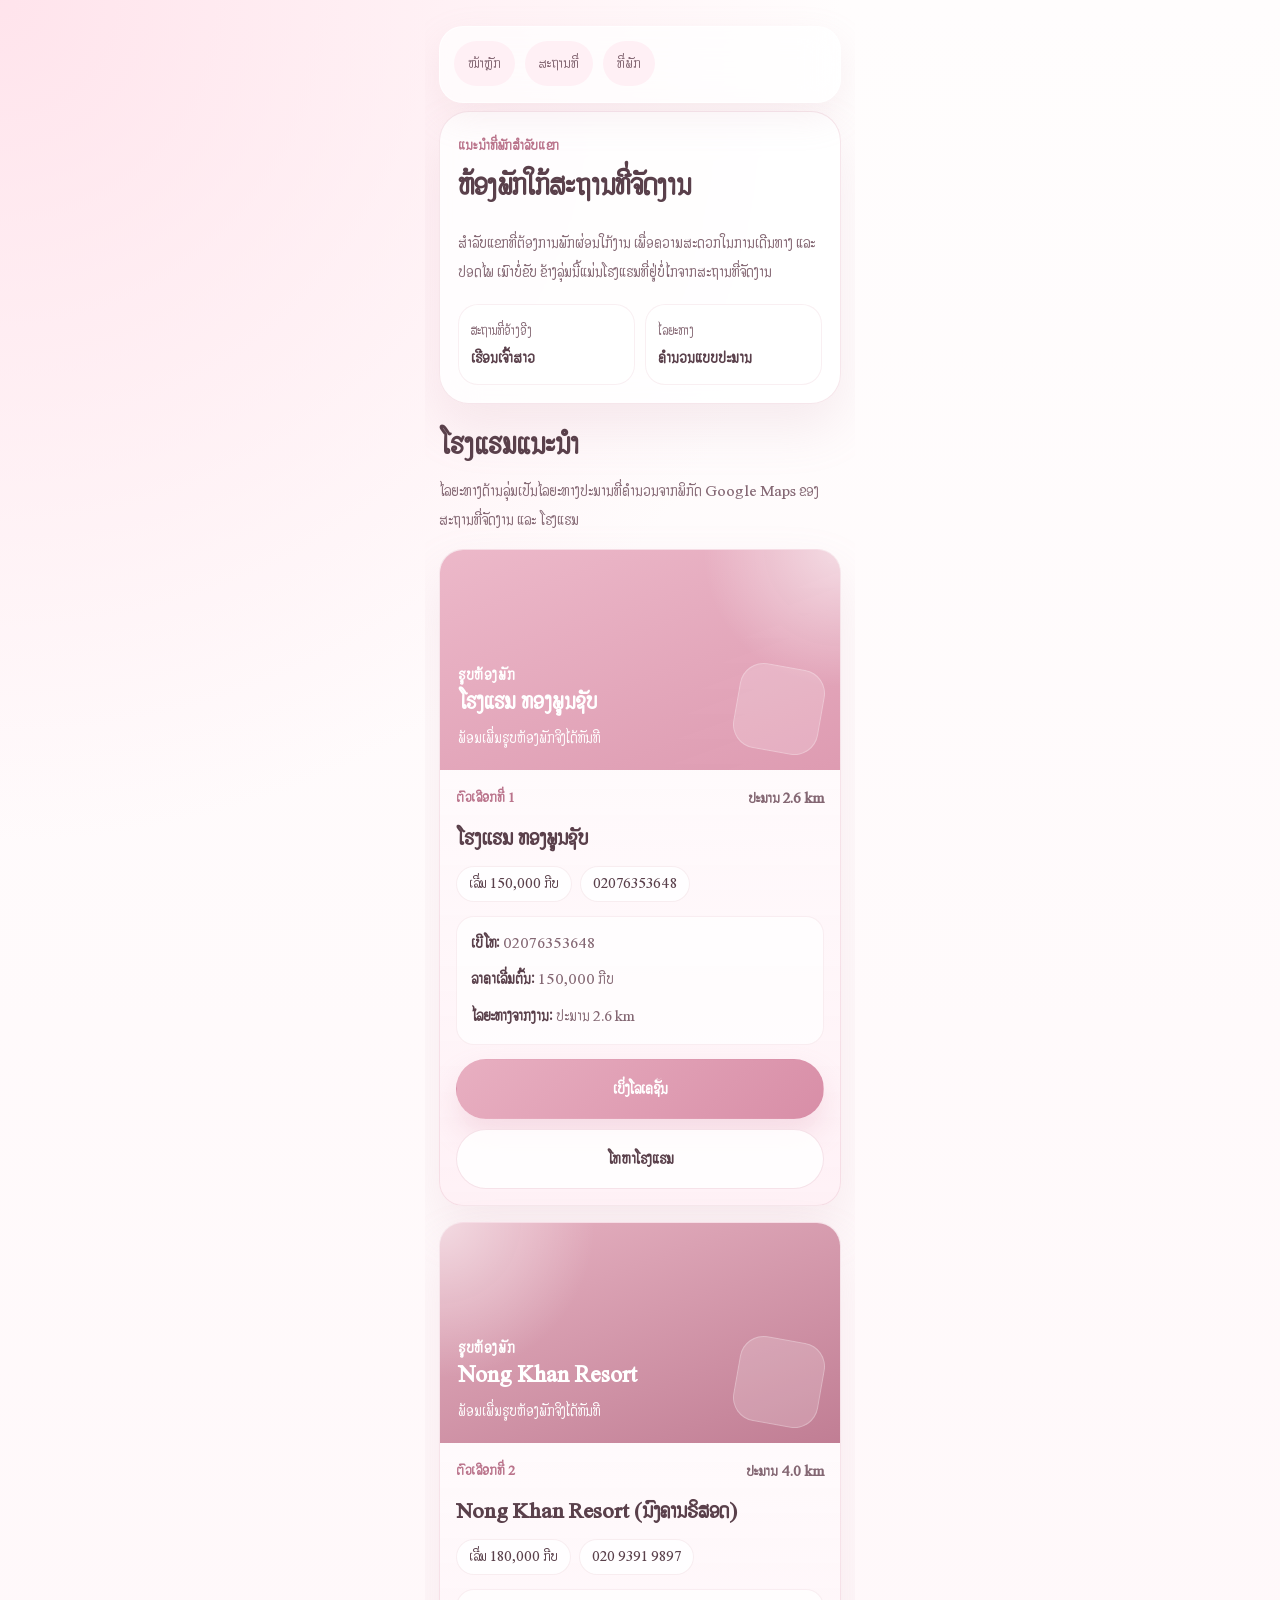
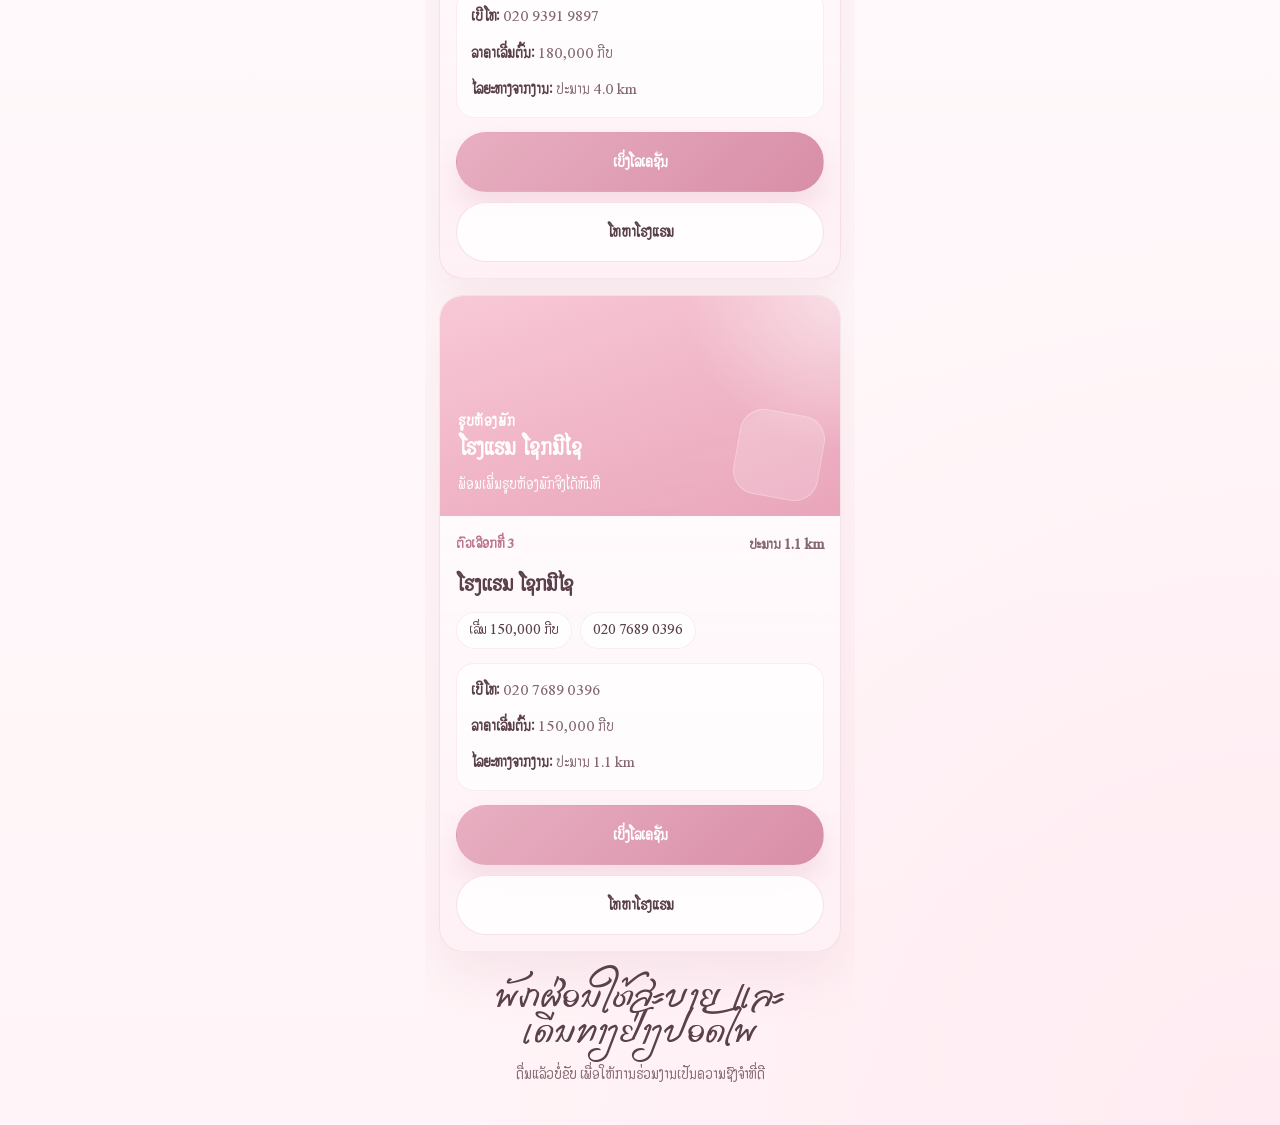
==== stay.html @ 8f03508a "Add guest stay recommendations page" ====
<!DOCTYPE html>
<html lang="lo">
  <head>
    <meta charset="UTF-8" />
    <meta name="viewport" content="width=device-width, initial-scale=1.0" />
    <title>ແນະນຳຫ້ອງພັກສຳລັບແຂກ</title>
    <meta
      name="description"
      content="ແນະນຳໂຮງແຮມໃກ້ສະຖານທີ່ຈັດງານ ພ້ອມລາຄາ ແລະ ໄລຍະທາງປະມານ."
    />
    <link rel="stylesheet" href="styles.css" />
  </head>
  <body>
    <div class="page-shell">
      <header class="site-header">
        <nav class="quick-nav" aria-label="ການນຳທາງຫຼັກ">
          <a href="./index.html">ໜ້າຫຼັກ</a>
          <a href="./venue.html">ສະຖານທີ່</a>
          <a href="#hotel-list">ທີ່ພັກ</a>
        </nav>
      </header>

      <main id="top">
        <section class="hero reveal">
          <p class="eyebrow">ແນະນຳທີ່ພັກສຳລັບແຂກ</p>
          <h1 class="venue-page-title">ຫ້ອງພັກໃກ້ສະຖານທີ່ຈັດງານ</h1>
          <p class="hero-text">
            ສຳລັບແຂກທີ່ຕ້ອງການພັກຜ່ອນໃກ້ງານ ເພື່ອຄວາມສະດວກໃນການເດີນທາງ
            ແລະ ປອດໄພ ເມົາບໍ່ຂັບ ຂ້າງລຸ່ມນີ້ແມ່ນໂຮງແຮມທີ່ຢູ່ບໍ່ໄກຈາກສະຖານທີ່ຈັດງານ
          </p>

          <div class="hero-info">
            <div class="info-chip">
              <span>ສະຖານທີ່ອ້າງອີງ</span>
              <strong>ເຮືອນເຈົ້າສາວ</strong>
            </div>
            <div class="info-chip">
              <span>ໄລຍະທາງ</span>
              <strong>ຄຳນວນແບບປະມານ</strong>
            </div>
          </div>
        </section>

        <section class="section" id="hotel-list">
          <div class="section-heading reveal">
            <h2>ໂຮງແຮມແນະນຳ</h2>
            <p class="hotel-note">
              ໄລຍະທາງດ້ານລຸ່ມເປັນໄລຍະທາງປະມານທີ່ຄຳນວນຈາກພິກັດ Google Maps
              ຂອງສະຖານທີ່ຈັດງານ ແລະ ໂຮງແຮມ
            </p>
          </div>

          <div class="stay-grid">
            <article class="hotel-card reveal">
              <div class="hotel-photo-placeholder">
                <div>
                  <p class="detail-label">ຮູບຫ້ອງພັກ</p>
                  <h3>ໂຮງແຮມ ທອງພູນຊັບ</h3>
                  <p>ພ້ອມເພີ່ມຮູບຫ້ອງພັກຈິງໄດ້ທັນທີ</p>
                </div>
              </div>

              <div class="hotel-body">
                <div class="hotel-topline">
                  <span>ຕົວເລືອກທີ່ 1</span>
                  <strong>ປະມານ 2.6 km</strong>
                </div>

                <h3>ໂຮງແຮມ ທອງພູນຊັບ</h3>

                <div class="hotel-badges">
                  <span>ເລີ່ມ 150,000 ກີບ</span>
                  <span>02076353648</span>
                </div>

                <div class="hotel-meta-list">
                  <p><strong>ເບີໂທ:</strong> 02076353648</p>
                  <p><strong>ລາຄາເລີ່ມຕົ້ນ:</strong> 150,000 ກີບ</p>
                  <p><strong>ໄລຍະທາງຈາກງານ:</strong> ປະມານ 2.6 km</p>
                </div>

                <div class="hotel-actions">
                  <a class="button button-primary" href="https://maps.app.goo.gl/dNXjxW8s7bUwDovT9" target="_blank" rel="noreferrer">ເບິ່ງໂລເຄຊັ້ນ</a>
                  <a class="button button-secondary" href="tel:02076353648">ໂທຫາໂຮງແຮມ</a>
                </div>
              </div>
            </article>

            <article class="hotel-card reveal">
              <div class="hotel-photo-placeholder hotel-photo-placeholder-alt">
                <div>
                  <p class="detail-label">ຮູບຫ້ອງພັກ</p>
                  <h3>Nong Khan Resort</h3>
                  <p>ພ້ອມເພີ່ມຮູບຫ້ອງພັກຈິງໄດ້ທັນທີ</p>
                </div>
              </div>

              <div class="hotel-body">
                <div class="hotel-topline">
                  <span>ຕົວເລືອກທີ່ 2</span>
                  <strong>ປະມານ 4.0 km</strong>
                </div>

                <h3>Nong Khan Resort (ນົງຄານຣິສອດ)</h3>

                <div class="hotel-badges">
                  <span>ເລີ່ມ 180,000 ກີບ</span>
                  <span>020 9391 9897</span>
                </div>

                <div class="hotel-meta-list">
                  <p><strong>ເບີໂທ:</strong> 020 9391 9897</p>
                  <p><strong>ລາຄາເລີ່ມຕົ້ນ:</strong> 180,000 ກີບ</p>
                  <p><strong>ໄລຍະທາງຈາກງານ:</strong> ປະມານ 4.0 km</p>
                </div>

                <div class="hotel-actions">
                  <a class="button button-primary" href="https://maps.app.goo.gl/bc4GUqdzLYqfW7oU9" target="_blank" rel="noreferrer">ເບິ່ງໂລເຄຊັ້ນ</a>
                  <a class="button button-secondary" href="tel:02093919897">ໂທຫາໂຮງແຮມ</a>
                </div>
              </div>
            </article>

            <article class="hotel-card reveal">
              <div class="hotel-photo-placeholder hotel-photo-placeholder-soft">
                <div>
                  <p class="detail-label">ຮູບຫ້ອງພັກ</p>
                  <h3>ໂຮງແຮມ ໂຊກມີໄຊ</h3>
                  <p>ພ້ອມເພີ່ມຮູບຫ້ອງພັກຈິງໄດ້ທັນທີ</p>
                </div>
              </div>

              <div class="hotel-body">
                <div class="hotel-topline">
                  <span>ຕົວເລືອກທີ່ 3</span>
                  <strong>ປະມານ 1.1 km</strong>
                </div>

                <h3>ໂຮງແຮມ ໂຊກມີໄຊ</h3>

                <div class="hotel-badges">
                  <span>ເລີ່ມ 150,000 ກີບ</span>
                  <span>020 7689 0396</span>
                </div>

                <div class="hotel-meta-list">
                  <p><strong>ເບີໂທ:</strong> 020 7689 0396</p>
                  <p><strong>ລາຄາເລີ່ມຕົ້ນ:</strong> 150,000 ກີບ</p>
                  <p><strong>ໄລຍະທາງຈາກງານ:</strong> ປະມານ 1.1 km</p>
                </div>

                <div class="hotel-actions">
                  <a class="button button-primary" href="https://maps.app.goo.gl/86CZiQiJit9uQNao9" target="_blank" rel="noreferrer">ເບິ່ງໂລເຄຊັ້ນ</a>
                  <a class="button button-secondary" href="tel:02076890396">ໂທຫາໂຮງແຮມ</a>
                </div>
              </div>
            </article>
          </div>
        </section>
      </main>

      <footer class="site-footer reveal">
        <p>ພັກຜ່ອນໃຫ້ສະບາຍ ແລະ ເດີນທາງຢ່າງປອດໄພ</p>
        <p class="footer-note">ດື່ມແລ້ວບໍ່ຂັບ ເພື່ອໃຫ້ການຮ່ວມງານເປັນຄວາມຊົງຈຳທີ່ດີ</p>
      </footer>
    </div>

    <script src="script.js"></script>
  </body>
</html>
---- styles.css ----
@font-face {
  font-family: "Omaidy Hand Light";
  src: url("./Omaidy Hand Light.ttf") format("truetype");
  font-weight: 300;
  font-style: normal;
  font-display: swap;
}

@font-face {
  font-family: "Lao Ketmany 2";
  src: url("./Lao_Ketmany2.ttf") format("truetype");
  font-weight: 400;
  font-style: normal;
  font-display: swap;
}

:root {
  --bg: #fff7fa;
  --surface: rgba(255, 255, 255, 0.82);
  --surface-strong: #ffffff;
  --surface-soft: #fff0f5;
  --line: rgba(227, 182, 196, 0.34);
  --text: #5a404b;
  --muted: #846773;
  --accent: #e8afc1;
  --accent-strong: #d88ea7;
  --accent-deep: #ba738b;
  --shadow: 0 24px 50px rgba(198, 148, 166, 0.16);
  --radius-xl: 30px;
  --radius-lg: 24px;
  --radius-md: 18px;
  --phone-width: min(100vw, 430px);
}

* {
  box-sizing: border-box;
}

html {
  scroll-behavior: smooth;
}

body {
  margin: 0;
  min-height: 100vh;
  display: flex;
  justify-content: center;
  padding: 0;
  font-family: "Lao Ketmany 2", sans-serif;
  color: var(--text);
  background:
    radial-gradient(circle at top left, rgba(255, 222, 232, 0.82), transparent 28%),
    radial-gradient(circle at bottom right, rgba(255, 232, 239, 0.76), transparent 30%),
    linear-gradient(180deg, #fffdfd 0%, #fff5f8 100%);
}

a {
  color: inherit;
  text-decoration: none;
}

img {
  display: block;
  width: 100%;
  height: auto;
}

button {
  font: inherit;
}

.page-shell {
  position: relative;
  width: var(--phone-width);
  min-height: 100vh;
  padding: 16px 14px 36px;
  overflow: hidden;
}

.site-header,
.hero,
.section,
.site-footer {
  width: 100%;
}

.site-header {
  position: sticky;
  top: 10px;
  z-index: 20;
  display: flex;
  flex-direction: column;
  gap: 12px;
  margin-bottom: 18px;
  padding: 14px;
  border: 1px solid rgba(255, 255, 255, 0.7);
  border-radius: 24px;
  background: rgba(255, 255, 255, 0.68);
  backdrop-filter: blur(18px);
  box-shadow: 0 14px 36px rgba(211, 168, 183, 0.16);
}

.brand {
  font-family: "Omaidy Hand Light", cursive;
  font-size: 2rem;
  font-weight: 300;
  letter-spacing: 0.04em;
  text-align: center;
}

.quick-nav {
  display: flex;
  gap: 10px;
  overflow-x: auto;
  padding-bottom: 2px;
  scrollbar-width: none;
}

.quick-nav::-webkit-scrollbar {
  display: none;
}

.quick-nav a {
  flex: 0 0 auto;
  padding: 10px 14px;
  border-radius: 999px;
  background: var(--surface-soft);
  color: var(--muted);
  font-size: 0.92rem;
  white-space: nowrap;
}

.hero,
.gallery-card,
.detail-card,
.venue-card {
  border: 1px solid var(--line);
  background: var(--surface);
  backdrop-filter: blur(18px);
  box-shadow: var(--shadow);
}

.hero {
  position: relative;
  padding: 22px 18px 18px;
  border-radius: var(--radius-xl);
}

.eyebrow,
.detail-label,
.photo-badge,
.venue-topline span {
  margin: 0 0 10px;
  color: var(--accent-deep);
  font-size: 0.84rem;
  letter-spacing: 0.04em;
  font-weight: 700;
}

.hero-name-artwork,
.section-heading h2,
.detail-card h3,
.venue-card h3,
.site-footer p:first-child {
  margin: 0;
}

.hero-name-artwork {
  max-width: 100%;
}

.hero-name-artwork img {
  width: min(100%, 340px);
  margin: 0 auto;
  object-fit: contain;
}

.hero-text,
.section-heading p,
.detail-card p,
.venue-card p,
.footer-note,
.venue-topline strong,
.venue-meta span,
.venue-meta strong,
.quick-nav a,
.button {
  font-family: "Lao Ketmany 2", sans-serif;
}

.hero-text,
.section-heading p,
.detail-card p,
.venue-card p,
.footer-note {
  margin: 14px 0 0;
  color: var(--muted);
  line-height: 1.82;
  font-size: 0.98rem;
}

.hero-info {
  display: grid;
  grid-template-columns: 1fr 1fr;
  gap: 10px;
  margin-top: 18px;
}

.info-chip {
  padding: 14px 12px;
  border-radius: 20px;
  background: rgba(255, 255, 255, 0.8);
  border: 1px solid rgba(227, 182, 196, 0.22);
}

.info-chip span {
  display: block;
  margin-bottom: 6px;
  color: var(--muted);
  font-size: 0.82rem;
}

.info-chip strong {
  display: block;
  font-size: 0.96rem;
  line-height: 1.45;
}

.hero-photo-card {
  position: relative;
  margin: 18px 0 0;
  overflow: hidden;
  border-radius: 26px;
}

.hero-photo-card img {
  aspect-ratio: 4 / 5.5;
  object-fit: cover;
}

.photo-badge {
  position: absolute;
  left: 14px;
  bottom: 14px;
  margin: 0;
  padding: 10px 14px;
  border-radius: 999px;
  background: rgba(255, 255, 255, 0.82);
  border: 1px solid rgba(255, 255, 255, 0.7);
  backdrop-filter: blur(14px);
}

.hero-actions {
  display: grid;
  grid-template-columns: 1fr;
  gap: 10px;
  margin-top: 18px;
}

.button {
  display: inline-flex;
  align-items: center;
  justify-content: center;
  width: 100%;
  padding: 15px 18px;
  border-radius: 999px;
  border: 1px solid transparent;
  font-size: 0.98rem;
  font-weight: 700;
  transition:
    transform 180ms ease,
    box-shadow 180ms ease,
    background 180ms ease;
}

.button:hover {
  transform: translateY(-2px);
}

.button-primary {
  background: linear-gradient(135deg, var(--accent), var(--accent-strong));
  color: #fff;
  box-shadow: 0 16px 30px rgba(217, 143, 167, 0.24);
}

.button-secondary {
  background: rgba(255, 255, 255, 0.85);
  border-color: rgba(217, 143, 167, 0.24);
  color: var(--text);
}

.section {
  padding-top: 24px;
}

.section-heading {
  margin-bottom: 14px;
}

.section-heading h2 {
  font-size: 1.86rem;
  line-height: 1.18;
}

.detail-paragraph {
  margin-top: 12px;
}

.gallery-stack,
.details-grid {
  display: grid;
  grid-template-columns: 1fr;
  gap: 14px;
}

.gallery-card,
.detail-card,
.venue-card {
  overflow: hidden;
  padding: 16px;
  border-radius: var(--radius-lg);
}

.gallery-card {
  padding: 0;
}

.gallery-card img {
  aspect-ratio: 4 / 5.3;
  object-fit: cover;
}

.gallery-card-large img {
  aspect-ratio: 4 / 5.6;
}

.route-gallery .gallery-card {
  position: relative;
}

.route-caption {
  margin: 0;
  padding: 12px 14px;
  color: var(--text);
  font-size: 0.92rem;
  background: rgba(255, 255, 255, 0.92);
}

.detail-card h3,
.venue-card h3,
.video-card h3,
.venue-page-title {
  font-size: 1.44rem;
  line-height: 1.22;
}

.detail-card p {
  margin-top: 10px;
}

.venue-card {
  background:
    linear-gradient(180deg, rgba(255, 255, 255, 0.82), rgba(255, 242, 246, 0.96));
}

.video-card {
  display: grid;
  gap: 14px;
  padding: 16px;
  border: 1px solid var(--line);
  border-radius: var(--radius-lg);
  background:
    linear-gradient(180deg, rgba(255, 255, 255, 0.84), rgba(255, 239, 244, 0.96));
  backdrop-filter: blur(18px);
  box-shadow: var(--shadow);
}

.video-placeholder {
  padding: 18px;
  border-radius: 20px;
  background:
    linear-gradient(180deg, rgba(255, 243, 247, 0.95), rgba(255, 255, 255, 0.88));
  border: 1px solid rgba(227, 182, 196, 0.26);
}

.video-placeholder p {
  margin-top: 10px;
  color: var(--muted);
  line-height: 1.8;
}

.route-video-player {
  width: 100%;
  margin-top: 14px;
  border-radius: 20px;
  background: #000;
  overflow: hidden;
}

.venue-page-title {
  font-size: 1.86rem;
  margin-top: 2px;
}

.venue-topline {
  display: flex;
  align-items: center;
  justify-content: space-between;
  gap: 12px;
  margin-bottom: 10px;
}

.venue-topline span {
  margin: 0;
}

.venue-topline strong {
  color: var(--muted);
  font-size: 0.9rem;
}

.venue-meta {
  display: grid;
  grid-template-columns: 1fr 1fr;
  gap: 10px;
  margin: 18px 0;
}

.venue-meta div {
  padding: 14px 12px;
  border-radius: 18px;
  background: rgba(255, 255, 255, 0.76);
  border: 1px solid rgba(227, 182, 196, 0.22);
}

.venue-meta span {
  display: block;
  margin-bottom: 6px;
  color: var(--muted);
  font-size: 0.82rem;
}

.venue-meta strong {
  display: block;
  font-size: 0.94rem;
  line-height: 1.48;
}

.site-footer {
  padding: 28px 6px 0;
  text-align: center;
}

.stay-grid {
  display: grid;
  grid-template-columns: 1fr;
  gap: 16px;
}

.hotel-card {
  overflow: hidden;
  border: 1px solid var(--line);
  border-radius: var(--radius-lg);
  background:
    linear-gradient(180deg, rgba(255, 255, 255, 0.88), rgba(255, 241, 246, 0.98));
  backdrop-filter: blur(18px);
  box-shadow: var(--shadow);
}

.hotel-photo-placeholder {
  position: relative;
  display: grid;
  align-items: end;
  min-height: 220px;
  padding: 18px;
  background:
    radial-gradient(circle at top right, rgba(255, 255, 255, 0.56), transparent 30%),
    linear-gradient(160deg, rgba(235, 180, 198, 0.95), rgba(217, 142, 167, 0.88));
}

.hotel-photo-placeholder::after {
  content: "";
  position: absolute;
  inset: auto 18px 18px auto;
  width: 84px;
  height: 84px;
  border-radius: 24px;
  background: rgba(255, 255, 255, 0.18);
  border: 1px solid rgba(255, 255, 255, 0.26);
  transform: rotate(10deg);
}

.hotel-photo-placeholder-alt {
  background:
    radial-gradient(circle at top left, rgba(255, 255, 255, 0.52), transparent 34%),
    linear-gradient(160deg, rgba(228, 172, 189, 0.94), rgba(187, 115, 139, 0.92));
}

.hotel-photo-placeholder-soft {
  background:
    radial-gradient(circle at top right, rgba(255, 255, 255, 0.52), transparent 34%),
    linear-gradient(160deg, rgba(248, 199, 213, 0.98), rgba(231, 158, 181, 0.92));
}

.hotel-photo-placeholder div {
  position: relative;
  z-index: 1;
  max-width: 210px;
}

.hotel-photo-placeholder .detail-label,
.hotel-photo-placeholder h3,
.hotel-photo-placeholder p {
  color: #fff;
}

.hotel-photo-placeholder h3 {
  margin: 0;
  font-size: 1.42rem;
  line-height: 1.2;
}

.hotel-photo-placeholder p {
  margin: 10px 0 0;
  line-height: 1.7;
  font-size: 0.94rem;
}

.hotel-body {
  display: grid;
  gap: 14px;
  padding: 16px;
}

.hotel-body h3 {
  margin: 0;
  font-size: 1.36rem;
  line-height: 1.24;
}

.hotel-topline {
  display: flex;
  align-items: center;
  justify-content: space-between;
  gap: 12px;
}

.hotel-topline span {
  margin: 0;
  color: var(--accent-deep);
  font-size: 0.84rem;
  font-weight: 700;
  letter-spacing: 0.04em;
}

.hotel-topline strong {
  color: var(--muted);
  font-size: 0.92rem;
}

.hotel-badges {
  display: flex;
  flex-wrap: wrap;
  gap: 8px;
}

.hotel-badges span {
  display: inline-flex;
  align-items: center;
  min-height: 36px;
  padding: 8px 12px;
  border-radius: 999px;
  background: rgba(255, 255, 255, 0.88);
  border: 1px solid rgba(227, 182, 196, 0.24);
  color: var(--text);
  font-size: 0.9rem;
  line-height: 1.3;
}

.hotel-meta-list {
  display: grid;
  gap: 10px;
  padding: 14px;
  border-radius: 18px;
  background: rgba(255, 255, 255, 0.74);
  border: 1px solid rgba(227, 182, 196, 0.22);
}

.hotel-meta-list p {
  margin: 0;
  color: var(--muted);
  line-height: 1.72;
  font-size: 0.95rem;
}

.hotel-meta-list strong {
  color: var(--text);
}

.hotel-actions {
  display: grid;
  grid-template-columns: 1fr;
  gap: 10px;
}

.hotel-note {
  margin-top: 12px;
}

.site-footer p:first-child {
  font-family: "Omaidy Hand Light", cursive;
  font-size: 2rem;
  font-weight: 300;
  line-height: 1.1;
}

.footer-note {
  margin-top: 10px;
}

.reveal {
  opacity: 0;
  transform: translateY(24px);
  transition:
    opacity 700ms ease,
    transform 700ms ease;
}

.reveal.is-visible {
  opacity: 1;
  transform: translateY(0);
}

.visually-hidden {
  position: absolute;
  width: 1px;
  height: 1px;
  padding: 0;
  margin: -1px;
  overflow: hidden;
  clip: rect(0, 0, 0, 0);
  white-space: nowrap;
  border: 0;
}
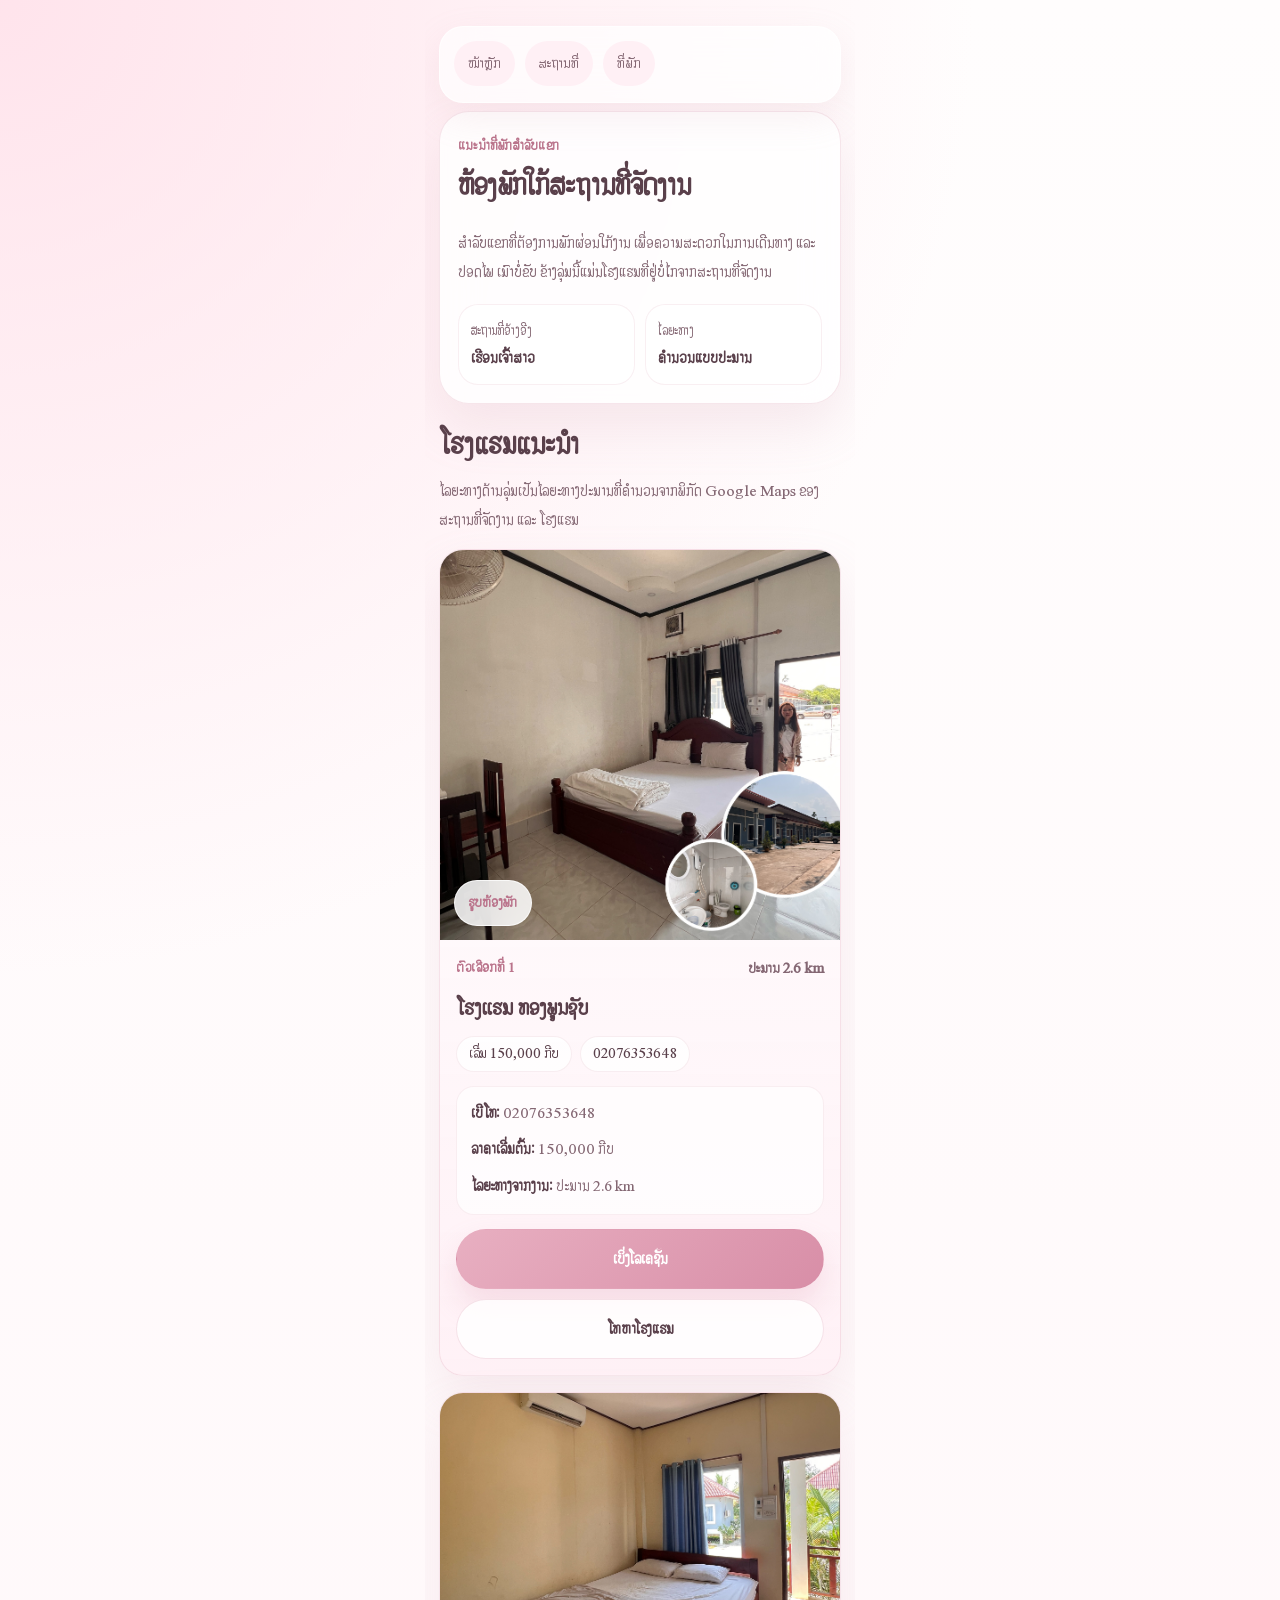
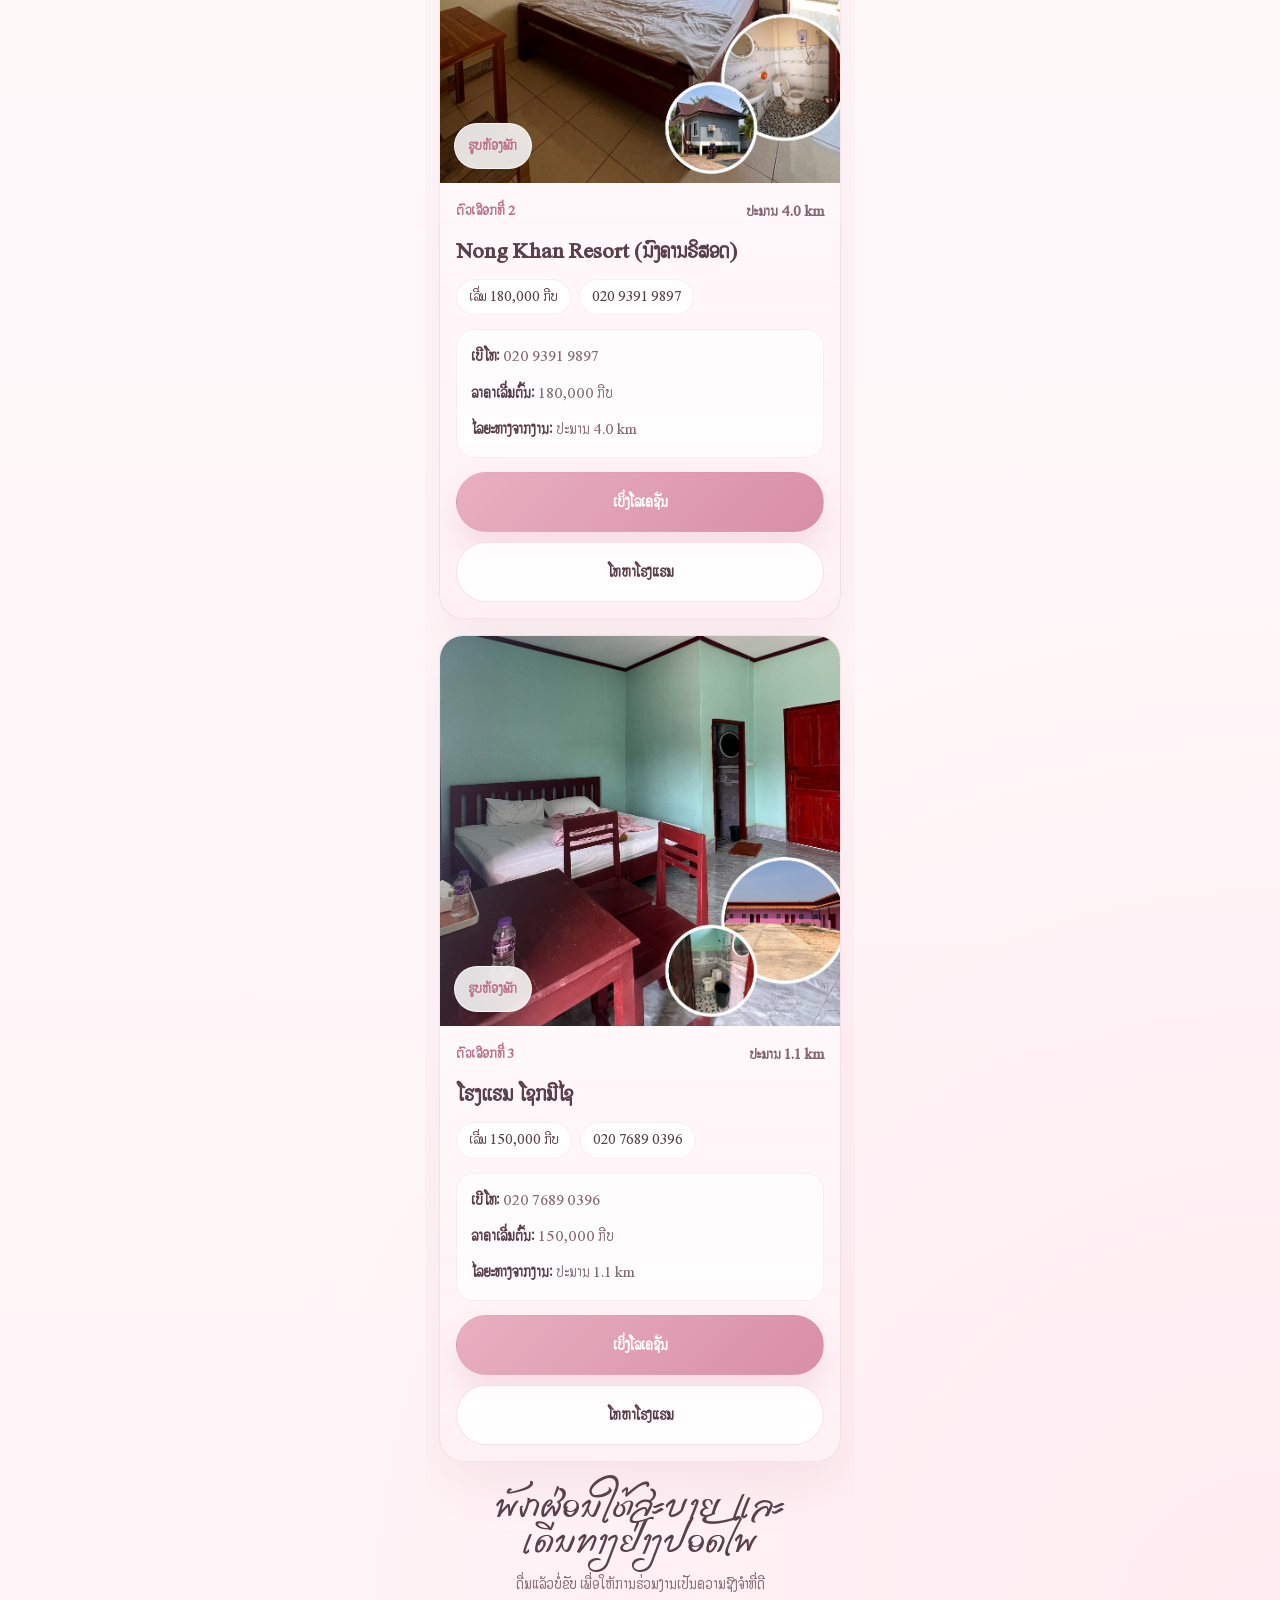
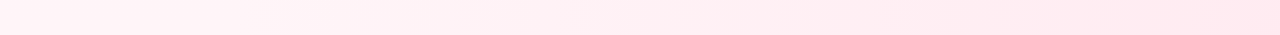
==== commit c3c06c95: "Add hotel room photos to stay page" ====
--- a/stay.html
+++ b/stay.html
@@ -52,13 +52,10 @@
 
           <div class="stay-grid">
             <article class="hotel-card reveal">
-              <div class="hotel-photo-placeholder">
-                <div>
-                  <p class="detail-label">ຮູບຫ້ອງພັກ</p>
-                  <h3>ໂຮງແຮມ ທອງພູນຊັບ</h3>
-                  <p>ພ້ອມເພີ່ມຮູບຫ້ອງພັກຈິງໄດ້ທັນທີ</p>
-                </div>
-              </div>
+              <figure class="hotel-photo-frame">
+                <img src="./pic/H1.jpg" alt="ຮູບຫ້ອງພັກ ໂຮງແຮມ ທອງພູນຊັບ" />
+                <figcaption class="hotel-photo-label">ຮູບຫ້ອງພັກ</figcaption>
+              </figure>
 
               <div class="hotel-body">
                 <div class="hotel-topline">
@@ -87,13 +84,10 @@
             </article>
 
             <article class="hotel-card reveal">
-              <div class="hotel-photo-placeholder hotel-photo-placeholder-alt">
-                <div>
-                  <p class="detail-label">ຮູບຫ້ອງພັກ</p>
-                  <h3>Nong Khan Resort</h3>
-                  <p>ພ້ອມເພີ່ມຮູບຫ້ອງພັກຈິງໄດ້ທັນທີ</p>
-                </div>
-              </div>
+              <figure class="hotel-photo-frame">
+                <img src="./pic/H2.jpg" alt="ຮູບຫ້ອງພັກ Nong Khan Resort" />
+                <figcaption class="hotel-photo-label">ຮູບຫ້ອງພັກ</figcaption>
+              </figure>
 
               <div class="hotel-body">
                 <div class="hotel-topline">
@@ -122,13 +116,10 @@
             </article>
 
             <article class="hotel-card reveal">
-              <div class="hotel-photo-placeholder hotel-photo-placeholder-soft">
-                <div>
-                  <p class="detail-label">ຮູບຫ້ອງພັກ</p>
-                  <h3>ໂຮງແຮມ ໂຊກມີໄຊ</h3>
-                  <p>ພ້ອມເພີ່ມຮູບຫ້ອງພັກຈິງໄດ້ທັນທີ</p>
-                </div>
-              </div>
+              <figure class="hotel-photo-frame">
+                <img src="./pic/H3.jpg" alt="ຮູບຫ້ອງພັກ ໂຮງແຮມ ໂຊກມີໄຊ" />
+                <figcaption class="hotel-photo-label">ຮູບຫ້ອງພັກ</figcaption>
+              </figure>
 
               <div class="hotel-body">
                 <div class="hotel-topline">
--- a/styles.css
+++ b/styles.css
@@ -467,63 +467,33 @@
   box-shadow: var(--shadow);
 }
 
-.hotel-photo-placeholder {
+.hotel-photo-frame {
   position: relative;
-  display: grid;
-  align-items: end;
-  min-height: 220px;
-  padding: 18px;
-  background:
-    radial-gradient(circle at top right, rgba(255, 255, 255, 0.56), transparent 30%),
-    linear-gradient(160deg, rgba(235, 180, 198, 0.95), rgba(217, 142, 167, 0.88));
-}
-
-.hotel-photo-placeholder::after {
-  content: "";
+  margin: 0;
+  overflow: hidden;
+  background: #f7dce5;
+}
+
+.hotel-photo-frame img {
+  width: 100%;
+  aspect-ratio: 4 / 3.9;
+  object-fit: cover;
+}
+
+.hotel-photo-label {
+  position: relative;
   position: absolute;
-  inset: auto 18px 18px auto;
-  width: 84px;
-  height: 84px;
-  border-radius: 24px;
-  background: rgba(255, 255, 255, 0.18);
-  border: 1px solid rgba(255, 255, 255, 0.26);
-  transform: rotate(10deg);
-}
-
-.hotel-photo-placeholder-alt {
-  background:
-    radial-gradient(circle at top left, rgba(255, 255, 255, 0.52), transparent 34%),
-    linear-gradient(160deg, rgba(228, 172, 189, 0.94), rgba(187, 115, 139, 0.92));
-}
-
-.hotel-photo-placeholder-soft {
-  background:
-    radial-gradient(circle at top right, rgba(255, 255, 255, 0.52), transparent 34%),
-    linear-gradient(160deg, rgba(248, 199, 213, 0.98), rgba(231, 158, 181, 0.92));
-}
-
-.hotel-photo-placeholder div {
-  position: relative;
-  z-index: 1;
-  max-width: 210px;
-}
-
-.hotel-photo-placeholder .detail-label,
-.hotel-photo-placeholder h3,
-.hotel-photo-placeholder p {
-  color: #fff;
-}
-
-.hotel-photo-placeholder h3 {
-  margin: 0;
-  font-size: 1.42rem;
-  line-height: 1.2;
-}
-
-.hotel-photo-placeholder p {
-  margin: 10px 0 0;
-  line-height: 1.7;
-  font-size: 0.94rem;
+  left: 14px;
+  bottom: 14px;
+  margin: 0;
+  padding: 10px 14px;
+  border-radius: 999px;
+  background: rgba(255, 255, 255, 0.86);
+  border: 1px solid rgba(255, 255, 255, 0.76);
+  color: var(--accent-deep);
+  font-size: 0.86rem;
+  font-weight: 700;
+  backdrop-filter: blur(12px);
 }
 
 .hotel-body {
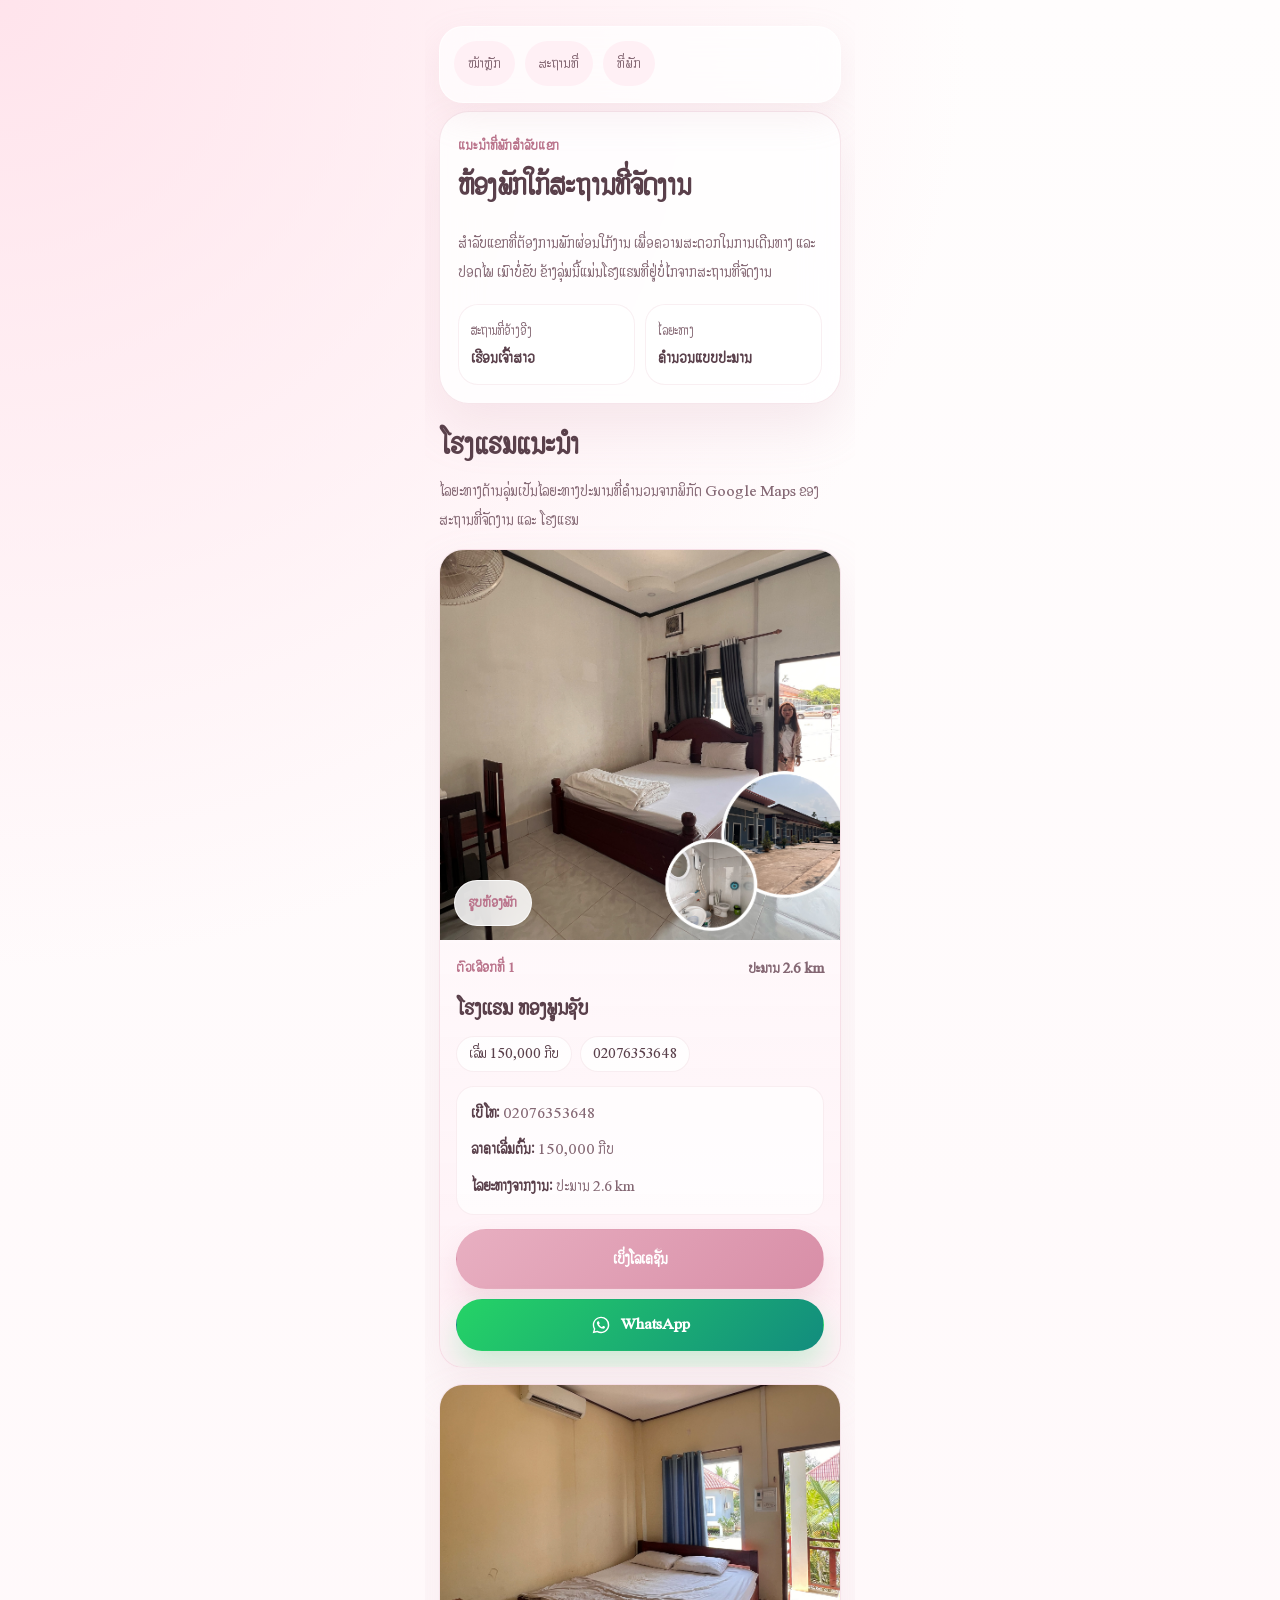
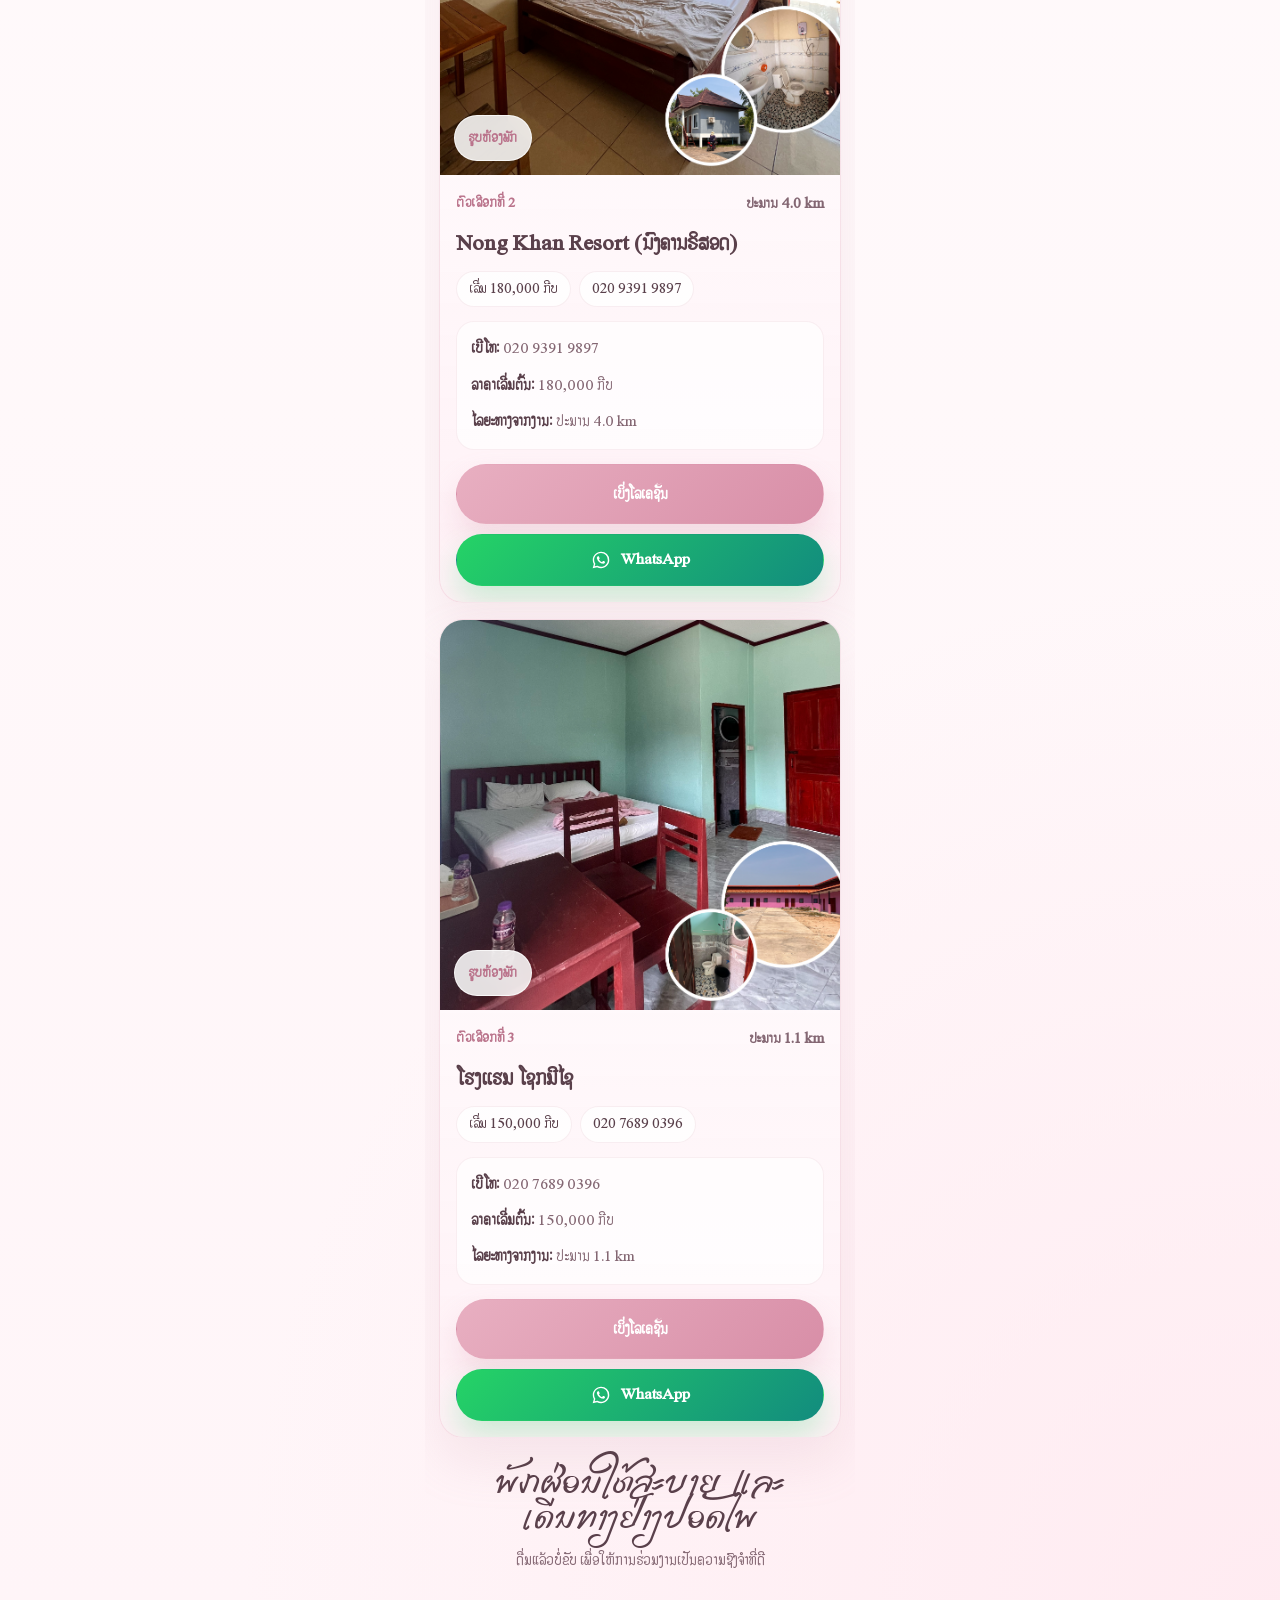
==== commit 1fe87ef8: "Replace hotel call buttons with WhatsApp links" ====
--- a/stay.html
+++ b/stay.html
@@ -78,7 +78,12 @@
 
                 <div class="hotel-actions">
                   <a class="button button-primary" href="https://maps.app.goo.gl/dNXjxW8s7bUwDovT9" target="_blank" rel="noreferrer">ເບິ່ງໂລເຄຊັ້ນ</a>
-                  <a class="button button-secondary" href="tel:02076353648">ໂທຫາໂຮງແຮມ</a>
+                  <a class="button button-whatsapp" href="https://wa.me/8562076353648" target="_blank" rel="noreferrer" aria-label="WhatsApp ຫາ ໂຮງແຮມ ທອງພູນຊັບ">
+                    <svg viewBox="0 0 24 24" aria-hidden="true">
+                      <path d="M19.05 4.91A9.82 9.82 0 0 0 12.03 2c-5.46 0-9.9 4.44-9.9 9.9 0 1.74.45 3.43 1.32 4.92L2 22l5.33-1.39a9.86 9.86 0 0 0 4.7 1.2h.01c5.46 0 9.9-4.44 9.9-9.9a9.83 9.83 0 0 0-2.89-7zM12.04 20.14h-.01a8.2 8.2 0 0 1-4.18-1.15l-.3-.18-3.16.82.84-3.08-.2-.32a8.2 8.2 0 0 1-1.26-4.33c0-4.52 3.68-8.2 8.21-8.2 2.19 0 4.25.85 5.8 2.4a8.14 8.14 0 0 1 2.4 5.82c0 4.52-3.68 8.21-8.2 8.21zm4.5-6.16c-.25-.13-1.47-.72-1.69-.8-.23-.08-.39-.12-.56.12-.16.24-.64.79-.78.95-.14.16-.29.18-.54.06-.25-.13-1.04-.38-1.98-1.21-.73-.65-1.22-1.44-1.36-1.69-.14-.24-.01-.38.11-.51.11-.11.24-.29.36-.44.12-.14.16-.24.24-.4.08-.16.04-.3-.02-.42-.07-.13-.56-1.35-.77-1.84-.2-.48-.4-.41-.56-.42h-.48c-.16 0-.42.06-.64.3-.22.24-.84.82-.84 2s.86 2.32.98 2.48c.12.16 1.69 2.58 4.09 3.61.57.24 1.01.39 1.36.49.57.18 1.1.15 1.51.09.46-.07 1.47-.6 1.68-1.18.21-.58.21-1.08.15-1.18-.06-.1-.22-.16-.47-.28z"/>
+                    </svg>
+                    <span>WhatsApp</span>
+                  </a>
                 </div>
               </div>
             </article>
@@ -110,7 +115,12 @@
 
                 <div class="hotel-actions">
                   <a class="button button-primary" href="https://maps.app.goo.gl/bc4GUqdzLYqfW7oU9" target="_blank" rel="noreferrer">ເບິ່ງໂລເຄຊັ້ນ</a>
-                  <a class="button button-secondary" href="tel:02093919897">ໂທຫາໂຮງແຮມ</a>
+                  <a class="button button-whatsapp" href="https://wa.me/8562093919897" target="_blank" rel="noreferrer" aria-label="WhatsApp ຫາ Nong Khan Resort">
+                    <svg viewBox="0 0 24 24" aria-hidden="true">
+                      <path d="M19.05 4.91A9.82 9.82 0 0 0 12.03 2c-5.46 0-9.9 4.44-9.9 9.9 0 1.74.45 3.43 1.32 4.92L2 22l5.33-1.39a9.86 9.86 0 0 0 4.7 1.2h.01c5.46 0 9.9-4.44 9.9-9.9a9.83 9.83 0 0 0-2.89-7zM12.04 20.14h-.01a8.2 8.2 0 0 1-4.18-1.15l-.3-.18-3.16.82.84-3.08-.2-.32a8.2 8.2 0 0 1-1.26-4.33c0-4.52 3.68-8.2 8.21-8.2 2.19 0 4.25.85 5.8 2.4a8.14 8.14 0 0 1 2.4 5.82c0 4.52-3.68 8.21-8.2 8.21zm4.5-6.16c-.25-.13-1.47-.72-1.69-.8-.23-.08-.39-.12-.56.12-.16.24-.64.79-.78.95-.14.16-.29.18-.54.06-.25-.13-1.04-.38-1.98-1.21-.73-.65-1.22-1.44-1.36-1.69-.14-.24-.01-.38.11-.51.11-.11.24-.29.36-.44.12-.14.16-.24.24-.4.08-.16.04-.3-.02-.42-.07-.13-.56-1.35-.77-1.84-.2-.48-.4-.41-.56-.42h-.48c-.16 0-.42.06-.64.3-.22.24-.84.82-.84 2s.86 2.32.98 2.48c.12.16 1.69 2.58 4.09 3.61.57.24 1.01.39 1.36.49.57.18 1.1.15 1.51.09.46-.07 1.47-.6 1.68-1.18.21-.58.21-1.08.15-1.18-.06-.1-.22-.16-.47-.28z"/>
+                    </svg>
+                    <span>WhatsApp</span>
+                  </a>
                 </div>
               </div>
             </article>
@@ -142,7 +152,12 @@
 
                 <div class="hotel-actions">
                   <a class="button button-primary" href="https://maps.app.goo.gl/86CZiQiJit9uQNao9" target="_blank" rel="noreferrer">ເບິ່ງໂລເຄຊັ້ນ</a>
-                  <a class="button button-secondary" href="tel:02076890396">ໂທຫາໂຮງແຮມ</a>
+                  <a class="button button-whatsapp" href="https://wa.me/8562076890396" target="_blank" rel="noreferrer" aria-label="WhatsApp ຫາ ໂຮງແຮມ ໂຊກມີໄຊ">
+                    <svg viewBox="0 0 24 24" aria-hidden="true">
+                      <path d="M19.05 4.91A9.82 9.82 0 0 0 12.03 2c-5.46 0-9.9 4.44-9.9 9.9 0 1.74.45 3.43 1.32 4.92L2 22l5.33-1.39a9.86 9.86 0 0 0 4.7 1.2h.01c5.46 0 9.9-4.44 9.9-9.9a9.83 9.83 0 0 0-2.89-7zM12.04 20.14h-.01a8.2 8.2 0 0 1-4.18-1.15l-.3-.18-3.16.82.84-3.08-.2-.32a8.2 8.2 0 0 1-1.26-4.33c0-4.52 3.68-8.2 8.21-8.2 2.19 0 4.25.85 5.8 2.4a8.14 8.14 0 0 1 2.4 5.82c0 4.52-3.68 8.21-8.2 8.21zm4.5-6.16c-.25-.13-1.47-.72-1.69-.8-.23-.08-.39-.12-.56.12-.16.24-.64.79-.78.95-.14.16-.29.18-.54.06-.25-.13-1.04-.38-1.98-1.21-.73-.65-1.22-1.44-1.36-1.69-.14-.24-.01-.38.11-.51.11-.11.24-.29.36-.44.12-.14.16-.24.24-.4.08-.16.04-.3-.02-.42-.07-.13-.56-1.35-.77-1.84-.2-.48-.4-.41-.56-.42h-.48c-.16 0-.42.06-.64.3-.22.24-.84.82-.84 2s.86 2.32.98 2.48c.12.16 1.69 2.58 4.09 3.61.57.24 1.01.39 1.36.49.57.18 1.1.15 1.51.09.46-.07 1.47-.6 1.68-1.18.21-.58.21-1.08.15-1.18-.06-.1-.22-.16-.47-.28z"/>
+                    </svg>
+                    <span>WhatsApp</span>
+                  </a>
                 </div>
               </div>
             </article>
--- a/styles.css
+++ b/styles.css
@@ -481,7 +481,6 @@
 }
 
 .hotel-photo-label {
-  position: relative;
   position: absolute;
   left: 14px;
   bottom: 14px;
@@ -573,6 +572,24 @@
   gap: 10px;
 }
 
+.button-whatsapp {
+  gap: 10px;
+  background: linear-gradient(135deg, #25d366, #128c7e);
+  color: #fff;
+  box-shadow: 0 16px 30px rgba(37, 211, 102, 0.22);
+}
+
+.button-whatsapp svg {
+  width: 20px;
+  height: 20px;
+  fill: currentColor;
+  flex: 0 0 auto;
+}
+
+.button-whatsapp span {
+  line-height: 1;
+}
+
 .hotel-note {
   margin-top: 12px;
 }
